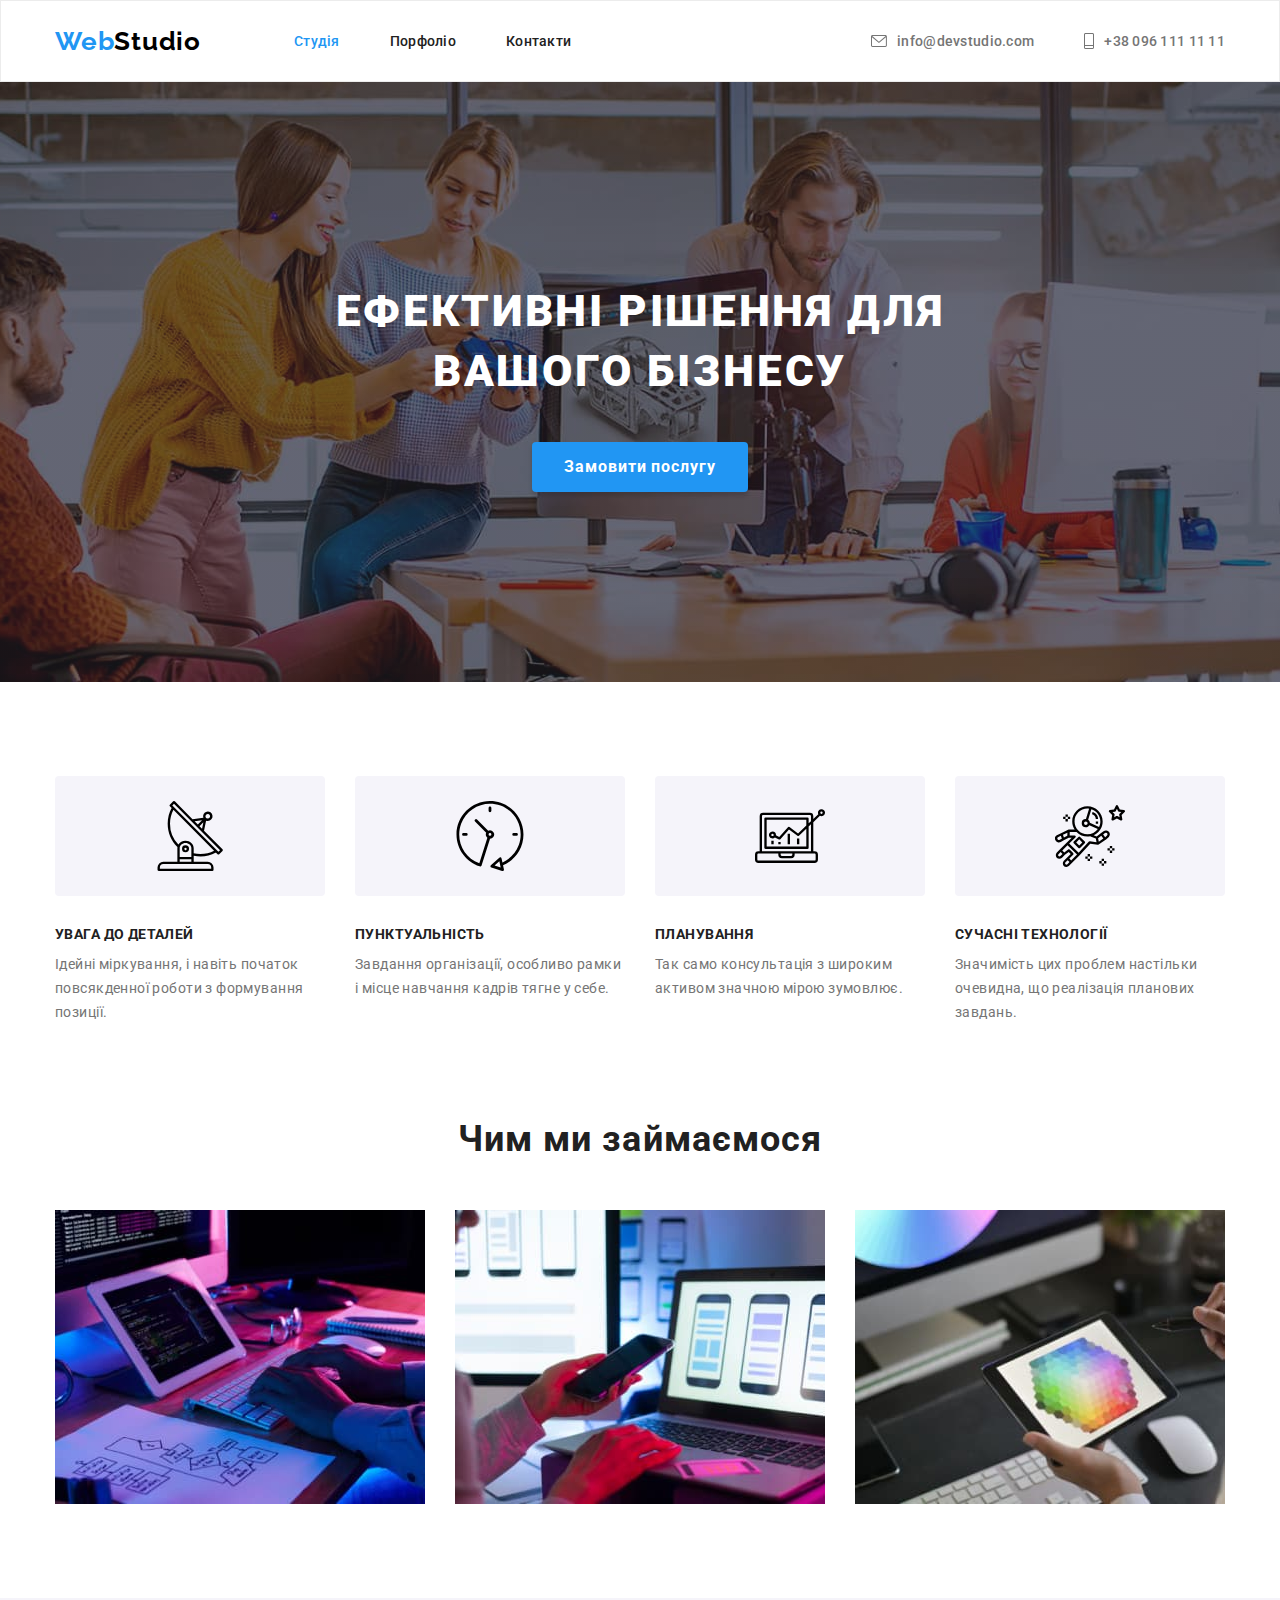
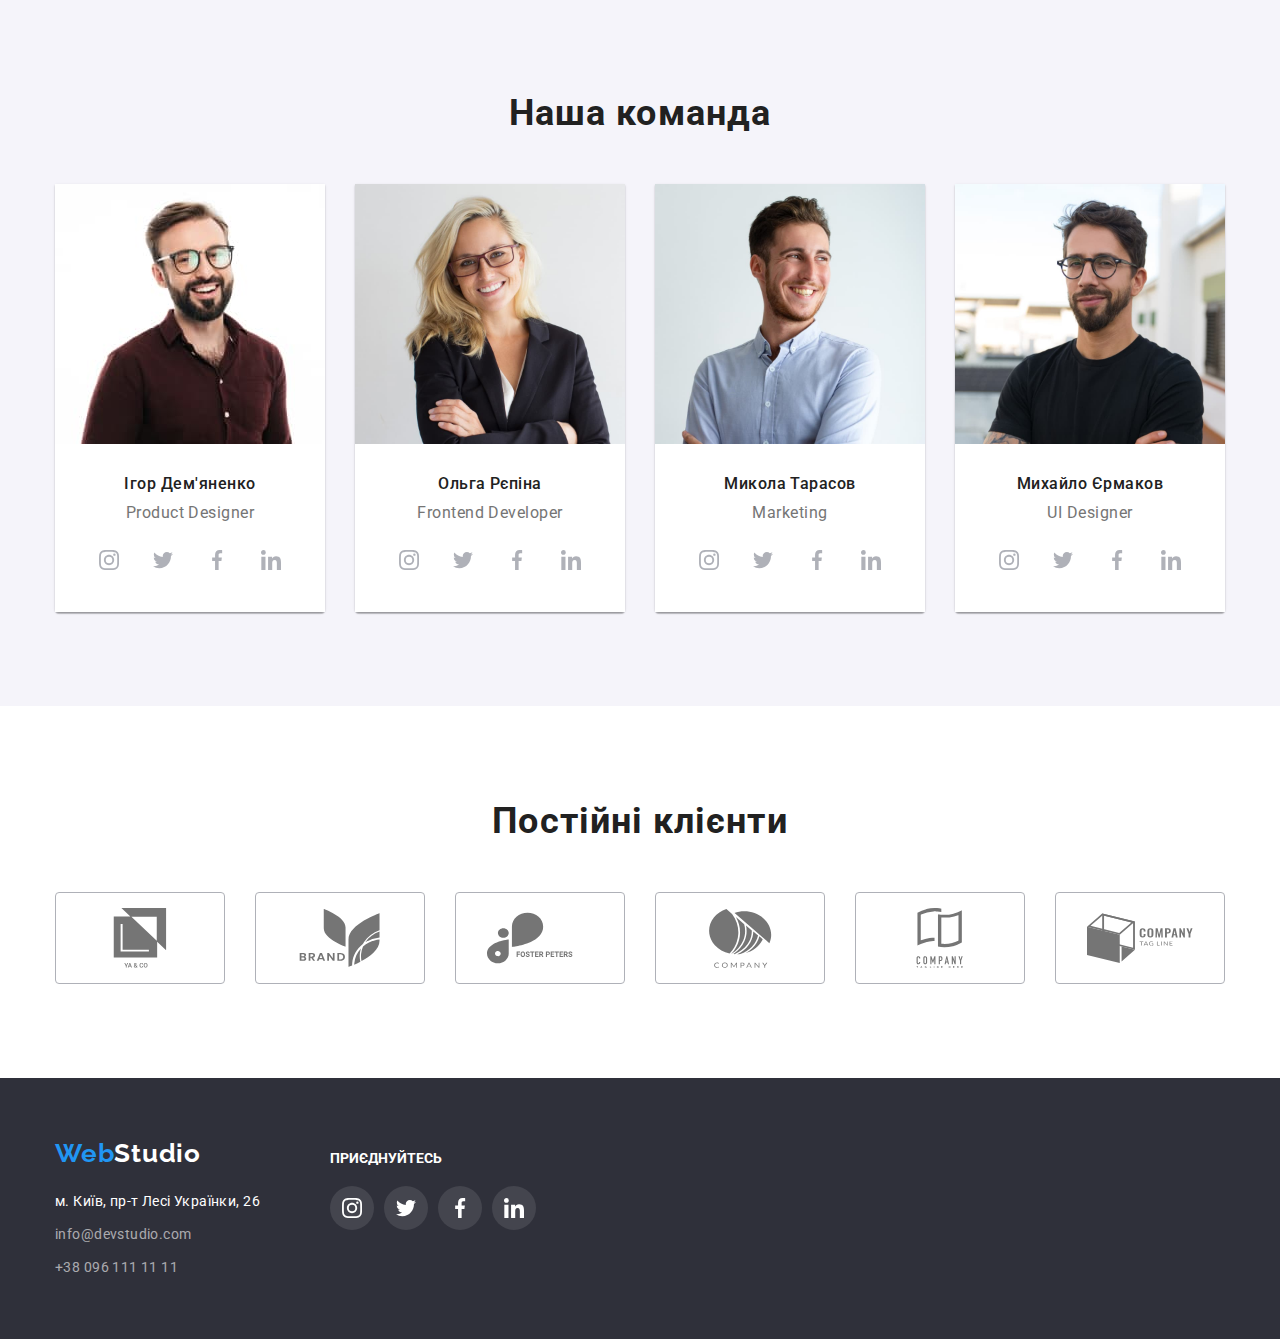
==== index.html @ 660d9b5d "start" ====
<!DOCTYPE html>
<html lang="uk">
  <head>
    <meta charset="UTF-8"/>
    <meta http-equiv="X-UA-Compatible" content="IE=edge"/>
    <meta name="viewport" content="width=device-width, initial-scale=1.0"/>
    <title>Студія</title>
    <link rel="preconnect" href="https://fonts.googleapis.com">
    <link rel="preconnect" href="https://fonts.gstatic.com" crossorigin>
    <link href="https://fonts.googleapis.com/css2?family=Raleway:wght@700&family=Roboto:wght@400;500;700;900&display=swap"
    rel="stylesheet">
    <link rel="stylesheet" href="https://cdnjs.cloudflare.com/ajax/libs/modern-normalize/1.1.0/modern-normalize.min.css">
    <link rel="stylesheet" href="./css/style.css"/>
  </head>
  <body class="page">
    <!--Шапка сайту-->
    <header class="page-header">
      <div class="container main-nav">  
        <a class="logo" href="">Web<span>Studio</span></a>
        <nav>
          <ul class="site-nav list">
            <li class="item"><a class="link current" href="./index.html">Студія</a></li>
            <li class="item"><a class="link" href="./portfolio.html">Порфоліо</a></li>
            <li class="item"><a class="link" href="./contacts.html">Контакти</a></li>
          </ul>
        </nav>  
        <ul class="auth-nav list">
          <li class="item">
            <a class="link email" href="mailto:info@devstudio.com">
              <svg class="icon-mail">
                <use href="./images/icons.svg#email"></use>
              </svg>
              info@devstudio.com
            </a>
          </li>
          <li class="item">
            <a class="link tel" href="tel:+380961111111">
              <svg class="link-tell">
                <use href="./images/icons.svg#tell"></use>
              </svg>
              +38 096 111 11 11
            </a>
          </li>
        </ul>
      </div>
    </header>
    <main>
      <!--Герой-->
      <section class="hero">
        <div class="container"> 
          <h1 class="hero-title">Ефективні рішення для <br> вашого бізнесу</h1>
          <button type="button" class="hero-button">Замовити послугу</button>
        </div>
      </section>
      <!--Переваги-->
      <section class="section-feature section">
        <div class="container">  
          <h2 class="section-title hide-text">Переваги</h2> <!--Сховати h2-->
          <ul class="feature-list list">
            <li class="item icon-details">
              <div class="box-feature">
                <svg class="feature-icon" width="70" height="70">
                  <use href="./images/icons.svg#antena"></use>
                </svg>
              </div>
              <h3 class="title">УВАГА ДО ДЕТАЛЕЙ</h3>
              <p class="description">
                Ідейні міркування, і навіть початок повсякденної роботи з
                формування позиції.
              </p>
            </li>
            <li class="item icon-punctuality">
              <div class="box-feature">
                <svg class="feature-icon" width="70" height="70">
                  <use href="./images/icons.svg#clock"></use>
                </svg>
              </div>
              <h3 class="title">ПУНКТУАЛЬНІСТЬ</h3>
              <p class="description">
                Завдання організації, особливо рамки і місце навчання кадрів тягне
                у себе.
              </p>
            </li>
            <li class="item icon-planning">
              <div class="box-feature">
                <svg class="feature-icon" width="70" height="70">
                  <use href="./images/icons.svg#diagram"></use>
                </svg>
              </div>
              <h3 class="title">ПЛАНУВАННЯ</h3>
              <p class="description">
                Так само консультація з широким активом значною мірою зумовлює.
              </p>
            </li>
            <li class="item icon-technology">
              <div class="box-feature">
                <svg class="feature-icon" width="70" height="70">
                  <use href="./images/icons.svg#astronaut"></use>
                </svg>
              </div>
              <h3 class="title">СУЧАСНІ ТЕХНОЛОГІЇ</h3>
              <p class="description">
                Значимість цих проблем настільки очевидна, що реалізація планових
                завдань.
              </p>
            </li>
          </ul>
        </div>
      </section>
      <!--Чим ми займаємося-->
      <section class="section-doing section">
        <div class="container">  
          <h2 class="section-title">Чим ми займаємося</h2>
          <ul class="doing-list list">
            <li class="item">
              <img class="img-cart"
                src="./images/desktop-applications.jpg"
                alt="Десктопні додатки"
                width="370"
                height="294"/>
            </li>
            <li class="item">
              <img class="img-cart"
                src="./images/mobile-applications.jpg"
                alt="Мобільні додатки"
                width="370"
                height="294"/>
            </li>
            <li class="item">
              <img class="img-cart"
                src="./images/design-solutions.jpg"
                alt="Дизайнерські рішення"
                width="370"
                height="294"/>
            </li>
          </ul>
        </div> 
      </section>
      <!--Наша команда-->
      <section class="section-team section">
        <div class="container">  
          <h2 class="section-title">Наша команда</h2>
          <ul class="team list">
            <li class="item" >
              <img class="img-cart"
                src="./images/igor.jpg"
                alt="Ігор Дем'яненко"
                width="270"
                height="260"/>
                <div class="comand-box">
                  <h3 class="title">Ігор Дем'яненко</h3>
                  <p>Product Designer</p>
                  <ul class="actions list">
                    <li class="action-item">
                      <a href="https://www.instagram.com/" target="_blank" rel="noopener noreferrer"
                        class="cosiale-link link-instagram">
                        <svg class="link-icon" width="20" height="20">
                          <use href="./images/icons.svg#instagram"></use>
                        </svg>
                      </a>
                    </li>
                    <li class="action-item">
                      <a href="https://twitter.com/" target="_blank" rel="noopener noreferrer" 
                      class="cosiale-link link-twitter">
                        <svg class="link-icon" width="20" height="20">
                          <use href="./images/icons.svg#twitter"></use>
                        </svg>
                      </a>
                    </li>
                    <li class="action-item">
                      <a href="https://www.facebook.com/" target="_blank" rel="noopener noreferrer"
                        class="cosiale-link link-facebook">
                        <svg class="link-icon" width="20" height="20">
                          <use href="./images/icons.svg#facebook"></use>
                        </svg>
                      </a>
                    </li>
                    <li class="action-item">
                      <a href="https://www.linkedin.com/feed/" target="_blank" rel="noopener noreferrer" 
                      class="cosiale-link link-linkedin">
                        <svg class="link-icon" width="20" height="20">
                          <use href="./images/icons.svg#linkedin"></use>
                        </svg>
                      </a>
                    </li>
                  </ul> 
                </div>
            </li>
            <li class="item">
              <img class="img-cart"
                src="./images/olga.jpg"
                alt="Ольга Рєпіна"
                width="270"
                height="260"/>
                <div class="comand-box">
                  <h3 class="title">Ольга Рєпіна</h3>
                  <p>Frontend Developer</p>
                  <ul class="actions list">
                    <li class="action-item">
                      <a href="https://www.instagram.com/" target="_blank" rel="noopener noreferrer"
                        class="cosiale-link link-instagram">
                        <svg class="link-icon" width="20" height="20">
                          <use href="./images/icons.svg#instagram"></use>
                        </svg>
                      </a>
                    </li>
                    <li class="action-item">
                      <a href="https://twitter.com/" target="_blank" rel="noopener noreferrer" 
                      class="cosiale-link link-twitter">
                        <svg class="link-icon" width="20" height="20">
                          <use href="./images/icons.svg#twitter"></use>
                        </svg>
                      </a>
                    </li>
                    <li class="action-item">
                      <a href="https://www.facebook.com/" target="_blank" rel="noopener noreferrer"
                        class="cosiale-link link-facebook">
                        <svg class="link-icon" width="20" height="20">
                          <use href="./images/icons.svg#facebook"></use>
                        </svg>
                      </a>
                    </li>
                    <li class="action-item">
                      <a href="https://www.linkedin.com/feed/" target="_blank" rel="noopener noreferrer" 
                      class="cosiale-link link-linkedin">
                        <svg class="link-icon" width="20" height="20">
                          <use href="./images/icons.svg#linkedin"></use>
                        </svg>
                      </a>
                    </li>
                  </ul> 
                </div>
            </li>
            <li class="item">
              <img class="img-cart"
                src="./images/mikola.jpg"
                alt="Микола Тарасов"
                width="270"
                height="260"/>
                <div class="comand-box">
                  <h3 class="title">Микола Тарасов</h3>
                  <p>Marketing</p>
                  <ul class="actions list">
                    <li class="action-item">
                      <a href="https://www.instagram.com/" target="_blank" rel="noopener noreferrer"
                        class="cosiale-link link-instagram">
                        <svg class="link-icon" width="20" height="20">
                          <use href="./images/icons.svg#instagram"></use>
                        </svg>
                      </a>
                    </li>
                    <li class="action-item">
                      <a href="https://twitter.com/" target="_blank" rel="noopener noreferrer" 
                      class="cosiale-link link-twitter">
                        <svg class="link-icon" width="20" height="20">
                          <use href="./images/icons.svg#twitter"></use>
                        </svg>
                      </a>
                    </li>
                    <li class="action-item">
                      <a href="https://www.facebook.com/" target="_blank" rel="noopener noreferrer"
                        class="cosiale-link link-facebook">
                        <svg class="link-icon" width="20" height="20">
                          <use href="./images/icons.svg#facebook"></use>
                        </svg>
                      </a>
                    </li>
                    <li class="action-item">
                      <a href="https://www.linkedin.com/feed/" target="_blank" rel="noopener noreferrer" 
                      class="cosiale-link link-linkedin">
                        <svg class="link-icon" width="20" height="20">
                          <use href="./images/icons.svg#linkedin"></use>
                        </svg>
                      </a>
                    </li>
                  </ul> 
                </div>
            </li>
            <li class="item">
              <img class="img-cart"
                src="./images/muhaylo.jpg"
                alt="Михайло Єрмаков"
                width="270"
                height="260"/>
                <div class="comand-box">
                  <h3 class="title">Михайло Єрмаков</h3>
                  <p>UI Designer</p>
                  <ul class="actions list">
                    <li class="action-item">
                      <a href="https://www.instagram.com/" target="_blank" rel="noopener noreferrer"
                        class="cosiale-link link-instagram">
                        <svg class="link-icon" width="20" height="20">
                          <use href="./images/icons.svg#instagram"></use>
                        </svg>
                      </a>
                    </li>
                    <li class="action-item">
                      <a href="https://twitter.com/" target="_blank" rel="noopener noreferrer" 
                      class="cosiale-link link-twitter">
                        <svg class="link-icon" width="20" height="20">
                          <use href="./images/icons.svg#twitter"></use>
                        </svg>
                      </a>
                    </li>
                    <li class="action-item">
                      <a href="https://www.facebook.com/" target="_blank" rel="noopener noreferrer"
                        class="cosiale-link link-facebook">
                        <svg class="link-icon" width="20" height="20">
                          <use href="./images/icons.svg#facebook"></use>
                        </svg>
                      </a>
                    </li>
                    <li class="action-item">
                      <a href="https://www.linkedin.com/feed/" target="_blank" rel="noopener noreferrer" 
                      class="cosiale-link link-linkedin">
                        <svg class="link-icon" width="20" height="20">
                          <use href="./images/icons.svg#linkedin"></use>
                        </svg>
                      </a>
                    </li>
                  </ul> 
                </div>
            </li>
          </ul>
        </div>
      </section>
      <section class="section">
        <div class="container"> 
          <h2 class="section-title">Постійні клієнти</h2>
            <ul class="box-clients list">
              <li class="item">
                <a href="#" target="_blank" rel="noopener noreferrer" 
                  class="client-link">
                  <svg class="client-icon" width="106" height="60">
                    <use href="./images/icons.svg#group6"></use>
                  </svg>
                </a>
              </li>
              <li class="item">
                <a href="#" target="_blank" rel="noopener noreferrer" 
                  class="client-link">
                  <svg class="client-icon" width="106" height="60">
                    <use href="./images/icons.svg#group2"></use>
                  </svg>
                </a>
              </li>
              <li class="item">
                <a href="#" target="_blank" rel="noopener noreferrer" 
                  class="client-link">
                  <svg class="client-icon" width="106" height="60">
                    <use href="./images/icons.svg#group3"></use>
                  </svg>
                </a>
              </li>
              <li class="item">
                <a href="#" target="_blank" rel="noopener noreferrer" 
                  class="client-link">
                  <svg class="client-icon" width="106" height="60">
                    <use href="./images/icons.svg#group4"></use>
                  </svg>
                </a>
              </li>
              <li class="item">
                <a href="#" target="_blank" rel="noopener noreferrer" 
                  class="client-link">
                  <svg class="client-icon" width="106" height="60">
                    <use href="./images/icons.svg#group5"></use>
                  </svg>
                </a>
              </li>
              <li class="item">
                <a href="#" target="_blank" rel="noopener noreferrer" 
                  class="client-link">
                  <svg class="client-icon" width="106" height="60">
                    <use href="./images/icons.svg#group1"></use>
                  </svg>
                </a>
              </li>
            </ul>
        </div>

      </section>
    </main>
    <!--Підвал-->
    <footer class="footer">
      <div class="container container-footer"> 
        <div class="contact">
          <a class="logo" href="">Web<span>Studio</span></a>
        <address>
          <ul class="footer-nav list">
            <li class="item">
              <a class="link map" href="https://goo.gl/maps/SbTrytSGuwpUytKCA" target="_blank" rel="noopener noreferrer nofollow"
                >м. Київ, пр-т Лесі Українки, 26</a>
            </li>
            <li class="item">
              <a class="link" href="mailto:info@devstudio.com">info@devstudio.com</a>
            </li>
            <li class="item">
              <a class="link" href="tel:+380961111111">+38 096 111 11 11</a>
            </li>
          </ul>
        </address>
        </div>
        <div class="sociale">
          <p class="strong"><strong>Приєднуйтесь</strong></p>
          <ul class="actions list">
            <li class="action-item">
              <a href="https://www.instagram.com/" target="_blank" rel="noopener noreferrer"
                class="cosiale-link">
                <svg class="link-icon" width="20" height="20">
                  <use href="./images/icons.svg#instagram"></use>
                </svg>
              </a>
            </li>
            <li class="action-item">
              <a href="https://www.instagram.com/" target="_blank" rel="noopener noreferrer"
                class="cosiale-link">
                <svg class="link-icon" width="20" height="20">
                  <use href="./images/icons.svg#twitter"></use>
                </svg>
              </a>
            </li>
            <li class="action-item">
              <a href="https://www.instagram.com/" target="_blank" rel="noopener noreferrer"
                class="cosiale-link">
                <svg class="link-icon" width="20" height="20">
                  <use href="./images/icons.svg#facebook"></use>
                </svg>
              </a>
            </li>
            <li class="action-item">
              <a href="https://www.instagram.com/" target="_blank" rel="noopener noreferrer"
                class="cosiale-link">
                <svg class="link-icon" width="20" height="20">
                  <use href="./images/icons.svg#linkedin"></use>
                </svg>
              </a>
            </li>
          </ul>
        </div>

      </div>
    </footer>
  </body>
</html>
---- css/style.css ----
:root {
    --primery-text-color: #757575;
    --title-text-color: #212121;
    --accent-color: #2196F3;
    --logo-text-color: #000000;
    --hero-text-color: #FFFFFF;
    --hero-bg-color: #2F303A; 
    --main-bg-color: #F5F5F5;
    --team-bg-color: #F5F4FA;
    --hero-button-hover: #188CE8;
    --footer-link-color: rgba(255, 255, 255, 0.6);    
    --svg-color: #afb1b8;
}

body {
    color: var(--primery-text-color);
    font-family: "Roboto", sans-serif;
}
/*СХОВАВ ВСЮДИ ТОЧКИ ТА ПІДКРЕСЛЕНЯ*/
.list, .link, .link-map {
    list-style: none;
    text-decoration: none;
}
.filter-list .link {
    list-style: none;
}
/*СБРОС СТИЛЕЙ*/
.list {
    margin: 0;
    padding: 0;
}
/*Шапка сайту*/

.logo {
    color:var(--accent-color);
    font-family: "Raleway", sans-serif;
    font-style: normal;
    font-weight: 700;
    font-size: 26px;
    line-height: 1.1923;
    letter-spacing: 0.03em;

    text-decoration: none;
}
.container {
    max-width: 1200px;
    padding-left: 15px;
    padding-right: 15px;
    margin: 0 auto;
}
.section {
    padding: 94px 0;
}
.page-header {
    background-color: var(--hero-text-color);
    border: 1px solid #ECECEC;
}
.page-header .logo span {
    color:var(--logo-text-color);   
}


.footer .logo span {
    color:var(--hero-text-color);
}

h1,
h2,
h3,
p,
ul {
    margin-top: 0;
    margin-bottom: 0;
}


/*НАВІГІЦІЯ ШАПКА*/
.main-nav {
    display: flex;
    align-items: center;
}

.site-nav {
    display: flex;
    margin-left: 93px;
}
.site-nav .item:not(:last-child) {
    margin-right: 50px;
}

.site-nav .link {
    display: block;
    padding-top: 32px;
    padding-bottom: 32px;

    color:var(--title-text-color);
    
    font-weight: 500;
    font-size: 14px;
    line-height: 1.1428;
    letter-spacing: 0.02em;

}
.site-nav .link:hover,
.site-nav .link:focus {
    color: var(--accent-color);
}
.site-nav .link.current {
    color: var(--accent-color);
}

/*ТЕДЕФОН ЄМЕІЛ ШАПКА*/
.auth-nav {
    display: flex;
    margin-left: auto;

}
.auth-nav .item:not(:last-child) {
    margin-right: 50px;
}

.auth-nav .link {
    display: flex;
    align-items: center;
    padding: 32px 0;

    color: var(--primery-text-color);

    font-weight: 500;
    font-size: 14px;
    line-height: 1.1428;
    letter-spacing: 0.02em;
}
.auth-nav .link:hover,
.auth-nav .link:focus {
    color: var(--accent-color);
}
.icon-mail {
    width: 16px;
    height: 12px;
    margin-right: 10px;
    fill: currentColor;
}
.link-tell {
    width: 10px;
    height: 16px;
    margin-right: 10px;
    fill: currentColor;
}
/*.auth-nav .link::before {
    height: 16px;
    width: 16px;
    
    background-size: contain;
    content: "";
    margin-right: 10px;
    background-repeat: no-repeat;
    background-position: center;
}

.auth-nav .link.tel::before {
    background-image: url(../images/img-hw4/envelope-hover.svg);

}
.auth-nav .link.email::before {
    background-image: url(../images/img-hw4/Vector.svg);
}*/

/*ГЕРОЙ*/

.hero {
    max-width: 1600px;
    height: 600px;
    margin: 0 auto;
    background-image: linear-gradient(to right, rgba(47, 48, 58, 0.4), rgba(47, 48, 58, 0.4)), url('../images/img-hw4/hero.jpg');
    background-repeat: no-repeat;
    background-position: center;
    background-size: cover;

    background-color:#C4C4C4;

    padding: 200px 0;

    text-align: center;
}
.hero-title {
    margin-bottom: 40px;
    
    font-weight: 900;
    font-size: 44px;
    line-height: 1.3636;

    text-align: center;
    letter-spacing: 0.06em;
    text-transform: uppercase;

    color:var(--hero-text-color);
}
/*КНОПКИ ВСІ*/
.hero-button {
    display: inline-block;
    border-radius: 4px;
    padding: 10px 32px;
    min-width: 216px;

    /*height: 50px;
    left: 692px;
    top: 430px;*/
    text-align: center;

    /*border: 1px solid transparent;*/
    
    font-weight: 700;
    font-size: 16px;
    line-height: 1.875;
    letter-spacing: 0.06em;
    
    background-color: var(--accent-color);
    color:var(--hero-text-color);
    box-shadow: 0px 4px 4px rgba(0, 0, 0, 0.15);
    
    cursor: pointer;
    border: none;
}
.hero-button:hover,
.hero-button:focus {
    color:var(--hero-button-hover);
    color:var(--hero-text-color);
}

.button-list {
    display: flex;
    justify-content: center;
    margin-bottom: 50px;

}
.button-list .item:not(:last-child) {
    margin-right: 8px;
}
.button-filter {
    padding: 6px 22px;
    font-family: 'Roboto';
    font-style: normal;
    font-weight: 500;
    font-size: 16px;
    line-height: 1.625;

    background-color:var(--team-bg-color);
    border-radius: 4px;
    color:var(--title-text-color);

    cursor: pointer;
    border: none;
}
.button-filter:hover,
.button-filter:focus {
    background-color: var(--accent-color);
    color:var(--hero-text-color);
    box-shadow: 0px 3px 1px rgb(0 0 0 / 10%), 0px 1px 2px rgb(0 0 0 / 8%), 0px 2px 2px rgb(0 0 0 / 12%);
}

/*заголовок ПЕРЕВАГИ ЗХОВАВ*/ 
.hide-text {
    border: 0;
    clip: rect(1px, 1px, 1px, 1px);
    clip-path: inset(50%);
    height: 1px;
    margin: -1px;
    overflow: hidden;
    padding: 0;
    position: absolute;
    width: 1px;
    word-wrap: normal !important; 
}

/*заголовок ПЕРЕВАГИ*/
.section-feature {
    background-color: var(--hero-text-color);
}
.feature-list {
    display: flex;
    margin-left: -30px;
    /*gap: 30px;*/
    /*flex-wrap: wrap;*/
}

.feature-list .item {
    margin-left: 30px;
    width: calc((100% - 90px) / 4);
}

.box-feature {
    background-color:var(--team-bg-color);
    width: 270px;
    height: 120px;
    padding: 25px 100px;
    border-radius: 4px;
    margin-bottom: 30px;
    background-position: center;
}

/*
.feature-list .item::before {
    display: block;
    content: "";
    width: 270px;
    height: 120px;
    margin-bottom: 30px;
    /*background-image: url(../images/img-hw4/Group.svg);
    background-size: 70px;
    background-repeat: no-repeat;
    background-position: center;
    background-color: #F5F4FA;
    border-radius: 4px;
}
.icon-details::before {
    background-image: url(../images/img-hw4/Group.svg);
}
.icon-punctuality::before {
    background-image: url(../images/img-hw4/clock.svg);
}
.icon-planning::before {
    background-image: url(../images/img-hw4/diagram.svg);
}
.icon-technology::before {
    background-image: url(../images/img-hw4/astronaut.svg);
}
*/
.feature-list .title {
    margin-bottom: 10px;

    font-size: 14px;
    line-height: 1.1428;
    letter-spacing: 0.03em;
    text-transform: uppercase;

    color:var(--title-text-color);
}

.feature-list .description {
   
    font-size: 14px;
    line-height: 1.7143;
    letter-spacing: 0.03em;
}

/*заголовки ЧИМ МИ ЗАЙМАЭМОСЬ та НАША КОМАНДА*/
.section-doing {
    padding-top: 0;
    background-color:var(--hero-text-color);
}
.doing-list {
    display: flex;
    
}
/*убираем нижний отступ от картинки*/
.img-cart {
    display: block;
}

.doing-list .item:not(:last-child) {
    margin-right: 30px;
}

.section-title {
    margin-bottom: 50px;

    font-size: 36px;
    line-height: 1.1666;
    text-align: center;
    letter-spacing: 0.03em;
    color:var(--title-text-color);
}

/*заголовок НАША КОМАНДА*/
.section-team {
    background-color:var(--team-bg-color);
}

.team.list {
    display: flex; 
    margin-left: -30px;
    /*list-style: none;*/
} 

.team .item {
    margin-left: 30px;
    /*flex-basis: calc(100% / 4 - 30px);*/
    width: calc((100% - 90px) / 4);
    text-align: center;

    background:var(--hero-text-color);

    box-shadow: 0px 1px 3px rgba(0, 0, 0, 0.12), 0px 1px 1px rgba(0, 0, 0, 0.14), 0px 2px 1px rgba(0, 0, 0, 0.2);
    border-radius: 0px 0px 4px 4px;
}

/*.team .item:not(:last-child) {
    margin-right:30px;  */ 

.team .title {
    margin-bottom: 10px;

    font-weight: 500;
    font-size: 16px;
    line-height: 1.1875;
    text-align: center;

    letter-spacing: 0.03em;

    color:var(--title-text-color);
}
.team p {
    margin-bottom: 16px;
    font-size: 16px;
    line-height: 1.1875;
    text-align: center;

    letter-spacing: 0.03em;

    color:var(--primery-text-color);
}

.actions {
    display: flex;
    justify-content: center;  
}
.action-item:not(:last-child) {
    margin-right:10px;   
}
.cosiale-link {
    display: block;
    padding: 12px;
    width: 44px;
    height: 44px;
    border-radius: 50%;
    color:var(--svg-color);
}

.link-icon {
    fill: currentColor;
}
.cosiale-link:hover {
    background-color:var(--accent-color);
    color:var(--hero-text-color);
}

.comand-box {
    padding: 30px 32px;
    background-color: var(--hero-text-color);
}
/*НАШИ КЛИЕНТЫ*/
.box-clients {
    display: flex;
    justify-content: center; 
    margin-left: -30px;
    
}
.box-clients .item {
    width: calc((100% - 150px) / 6);
    margin-left: 30px;
}

.client-link {
    display: flex;
    justify-content: center;
    padding: 15px 31px;
    border: 1px solid var(--svg-color);
    border-radius: 4px;
    color: inherit;
}
.client-icon {
    fill: currentColor;
}
.client-link:hover {
    color: var(--accent-color);
    border-color: var(--accent-color);
}

/*ФУТЕР*/
.footer .logo {
    display: inline-block;
    margin-bottom: 20px;
}
.footer {
    /*display: flex;
    width: 1600px;
    margin-left: auto;
    margin-right: auto;
    height: 252px;*/
    padding: 60px 0;

    background-color:var(--hero-bg-color);
}
.container-footer {
    display: flex;
    /*padding: 60px 15px;
    width: 1200px;*/
}
.contact {
    margin-right: 70px;
}
.sociale {
    padding-top: 12px;
}

.strong {
    margin-bottom: 20px;
    font-size: 14px;
    line-height: calc(16 / 14);
    text-transform: uppercase;
    color: var(--hero-text-color);
}
.footer-nav {
    display: inline-block; 
}
.footer-nav .item:not(:last-child) {
    margin-bottom: 9px;
}
.footer-nav .link {
    font-style: normal;
    font-weight: 400;
    font-size: 14px;
    line-height: 1.7143;

    letter-spacing: 0.03em;
    color:var(--footer-link-color);
}
.footer .cosiale-link {
    background-color: rgba(255, 255, 255, 0.1);
    color: var(--hero-text-color);
}
footer .cosiale-link:hover {
    background-color: var(--accent-color);  
}
.footer-nav .link:hover,
.footer-nav .link:focus {
    color: var(--hero-text-color);
}

.link.map {
    font-style: normal;
    font-size: 14px;
    line-height: 1.7143;
    color:var(--hero-text-color);
    /* or 171% */

    letter-spacing: 0.03em;
}

/*ПОРТФОЛІО СПИСОК ПРОЕКТІВ*/

.portfolio {
    background-color:var(--hero-text-color)
}
.container-discr {
    padding: 20px 24px;

    border: 1px solid #EEEEEE;
}
.filter-list {
    display: flex;
    flex-wrap: wrap;  
}

/*количество маржинов в строке * на значение маржина в пикселях  / кол-элкментов в строке*/
.filter-list .item {
    flex-basis: calc((100% - 60px) / 3);
    margin-right: 30px;
    margin-bottom: 30px;
    /*margin-right: 30px;
    margin-bottom: 30px;*/
    /*background-color: tomato;*/
}
.filter-list .item:hover,
.filter-list .item:focus {
    box-shadow: 0px 1px 1px rgb(0 0 0 / 12%), 0px 4px 4px rgb(0 0 0 / 6%), 1px 4px 6px rgb(0 0 0 / 16%);

}
.filter-list .item:nth-child(3n){
    margin-right: 0;
}

.filter-list .item:nth-last-child(-n + 3) {
    margin-bottom: 0;
}

.filter-list .title {
    margin-bottom: 4px;

    font-weight: 700;
    font-size: 18px;
    line-height: 2;
    
    letter-spacing: 0.06em;

    color:var(--title-text-color);
}
.filter-list p {
    font-size: 16px;
    line-height: 1.875;
    /* identical to box height, or 188% */

    letter-spacing: 0.03em;

    color:var(--primery-text-color);
}
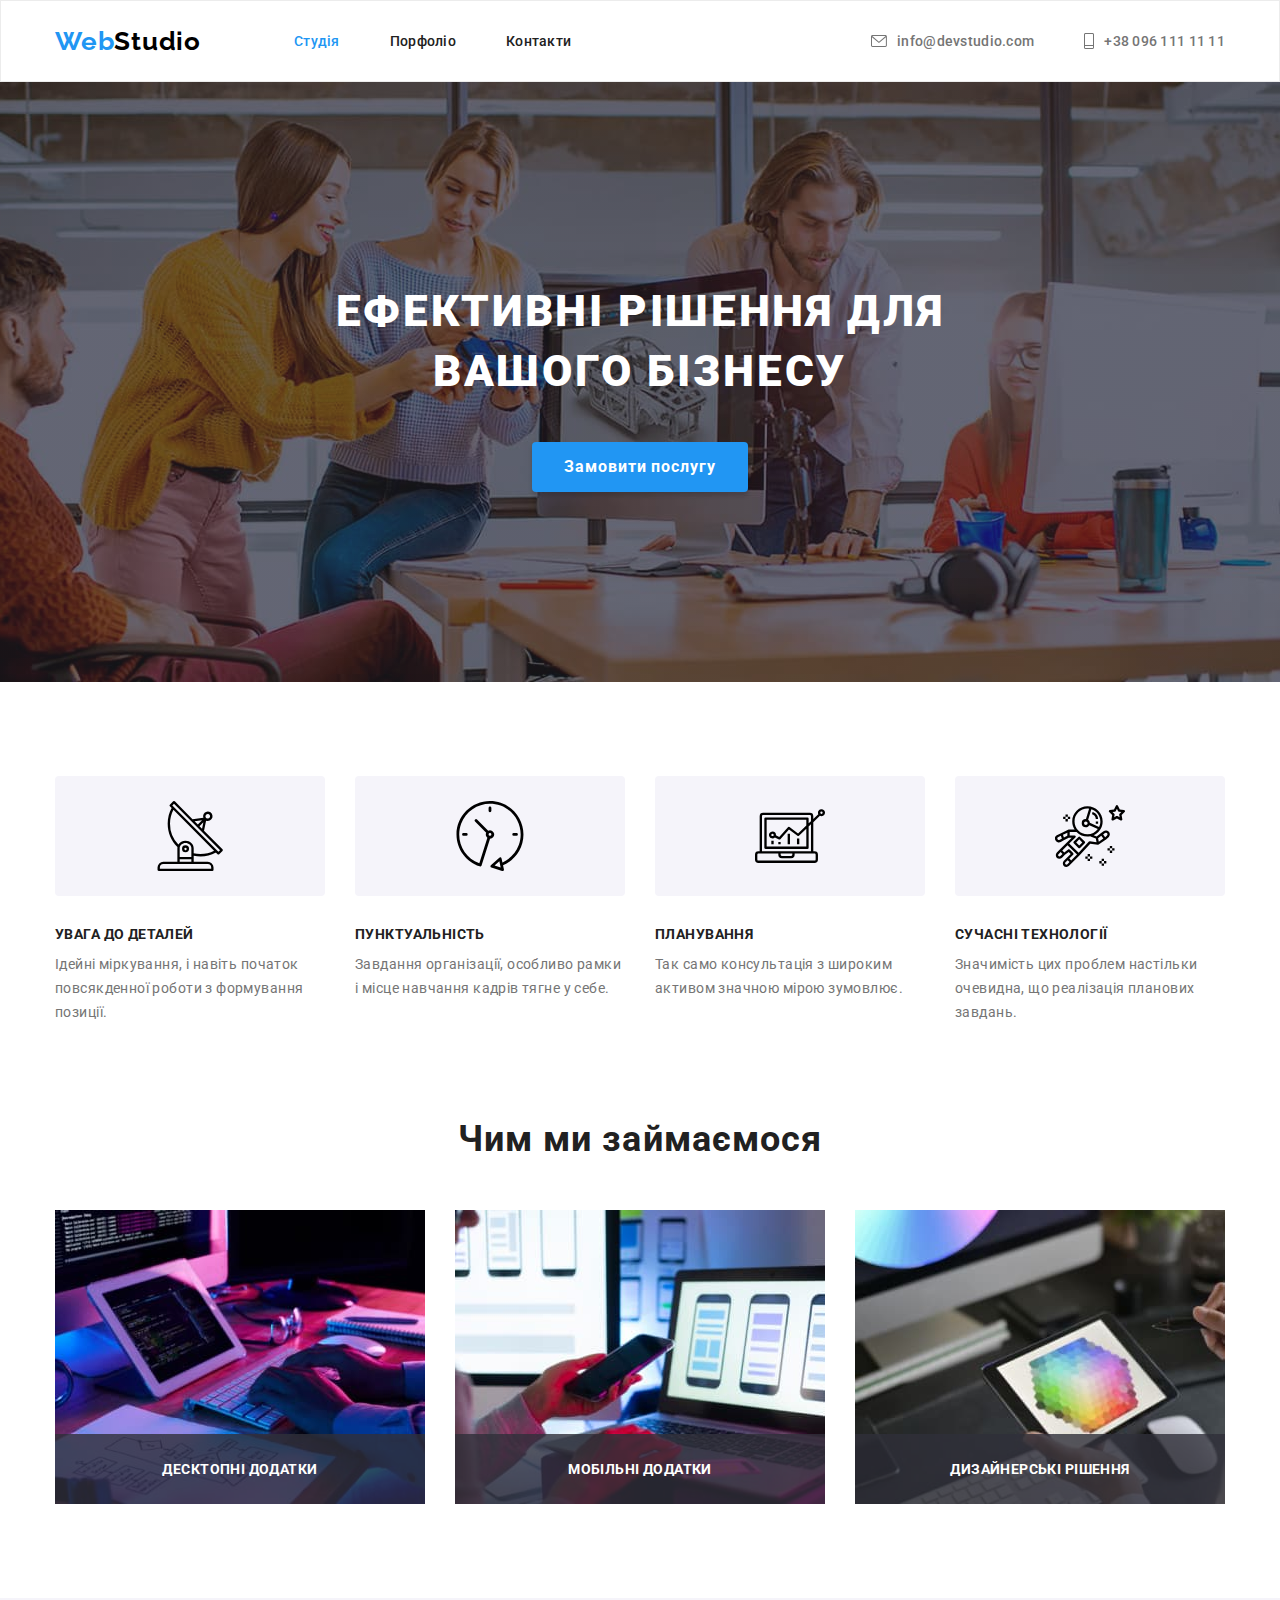
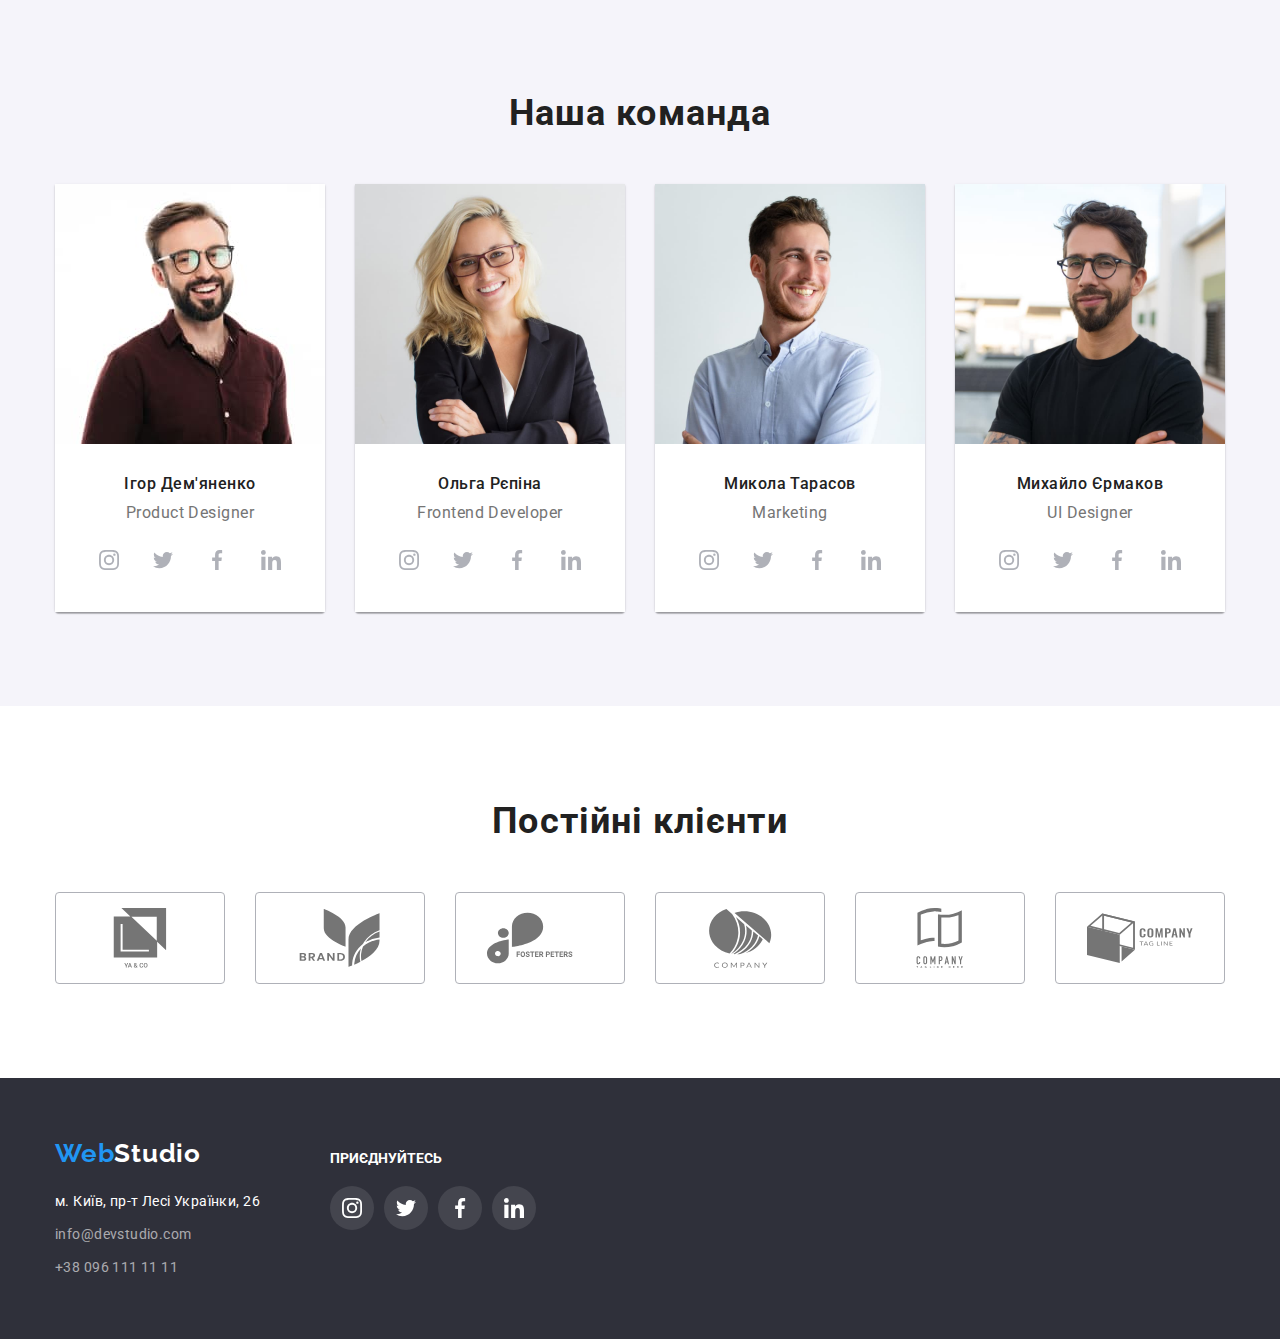
==== commit 76d699fe: "transform" ====
--- a/index.html
+++ b/index.html
@@ -118,6 +118,9 @@
                 alt="Десктопні додатки"
                 width="370"
                 height="294"/>
+                <div class="text-bg">
+                  <h3>Десктопні додатки</h3>
+                </div>
             </li>
             <li class="item">
               <img class="img-cart"
@@ -125,6 +128,9 @@
                 alt="Мобільні додатки"
                 width="370"
                 height="294"/>
+                <div class="text-bg">
+                  <h3>Мобільні додатки</h3>
+                </div>
             </li>
             <li class="item">
               <img class="img-cart"
@@ -132,6 +138,9 @@
                 alt="Дизайнерські рішення"
                 width="370"
                 height="294"/>
+                <div class="text-bg">
+                  <h3>Дизайнерські рішення</h3>
+                </div>
             </li>
           </ul>
         </div> 
--- a/css/style.css
+++ b/css/style.css
@@ -74,7 +74,6 @@
     margin-bottom: 0;
 }
 
-
 /*НАВІГІЦІЯ ШАПКА*/
 .main-nav {
     display: flex;
@@ -90,6 +89,8 @@
 }
 
 .site-nav .link {
+    position: relative;
+
     display: block;
     padding-top: 32px;
     padding-bottom: 32px;
@@ -100,6 +101,27 @@
     font-size: 14px;
     line-height: 1.1428;
     letter-spacing: 0.02em;
+
+    transition: color 250ms cubic-bezier(0.4, 0, 0.2, 1);
+
+
+
+}
+
+.site-nav .link:hover:after {
+    
+    position: absolute;
+    left: 0;
+    content: "";
+    
+    width: 100%;
+    height: 4px;
+    background: #2196F3;
+    border-radius: 2px;
+
+    bottom: -1.5px;
+
+    
 
 }
 .site-nav .link:hover,
@@ -350,9 +372,34 @@
     padding-top: 0;
     background-color:var(--hero-text-color);
 }
-.doing-list {
-    display: flex;
-    
+.doing-list {   
+    display: flex; 
+}
+.doing-list .item {
+    position: relative;
+}
+.text-bg {
+    position: absolute;
+    background: rgba(47, 48, 58, 0.8);
+    display: flex;
+    left: 0;
+    bottom: 0;
+    width: 100%;
+    height: 70px;
+    justify-content: center;
+    align-items: center;
+}
+
+.text-bg h3 {
+    font-size: 14px;
+    line-height: 1.1429;
+    text-align: center;
+    letter-spacing: 0.03em;
+    text-transform: uppercase;
+
+    color: #FFFFFF;
+
+
 }
 /*убираем нижний отступ от картинки*/
 .img-cart {
@@ -607,12 +654,42 @@
     color:var(--primery-text-color);
 }
 
-
-
-   
-
-  
-  
-
-
-
+.filter-list .box-image {
+    position: relative;
+    overflow: hidden;
+}
+
+.box-textonimage {
+    display: flex;
+    position: absolute;
+    background-color: rgba(33, 150, 243, 0.9); 
+    width: 100%;
+    height: 100%;
+    align-items: center;
+    top:0;
+    left: 0;
+    padding-left: 24px;
+    padding-right: 24px;
+    transform: translateY(100%);
+    transition: 250ms cubic-bezier(0.4, 0, 0.2, 1);
+
+    /*opacity: 0;*/
+
+}   
+.filter-list .box-image:hover .box-textonimage {
+    /*opacity: 1;*/
+    transform: translateY(0%);
+}
+
+.box-textonimage p {
+    font-size: 18px;
+    line-height: 1.555;
+
+    letter-spacing: 0.03em;
+
+    color:var(--hero-text-color);
+
+}
+
+
+
